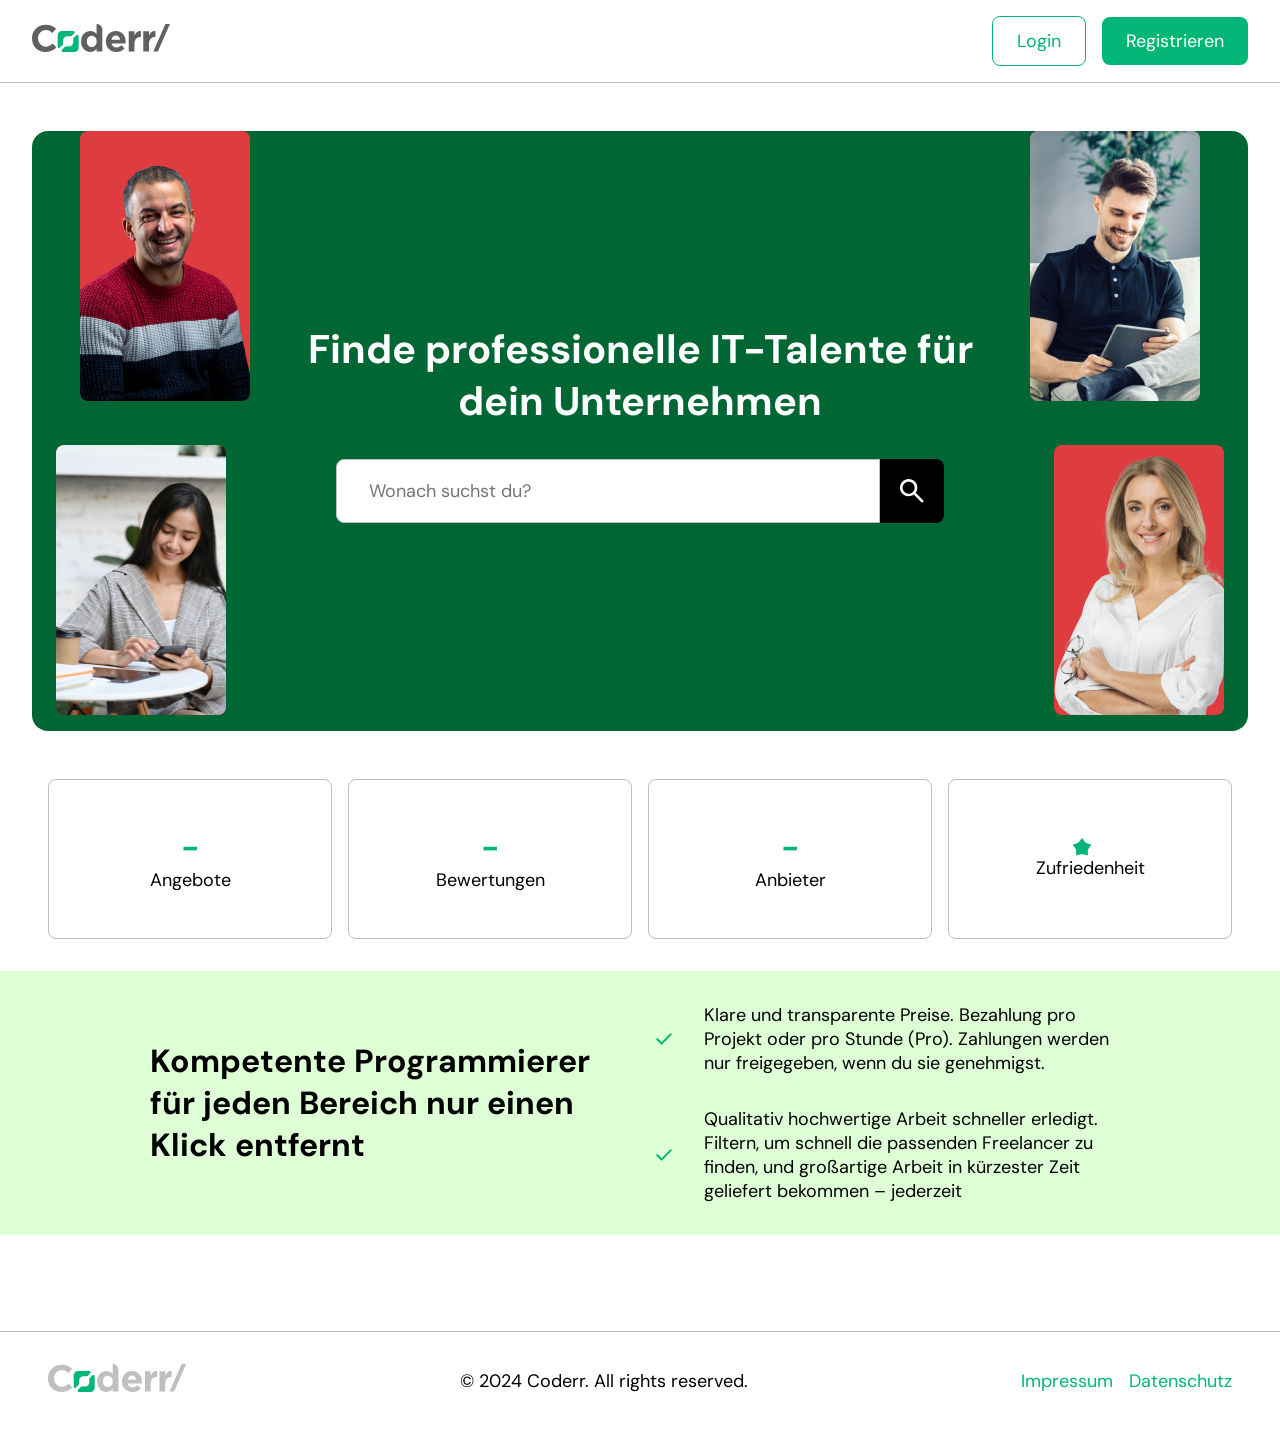
==== frontend/index.html @ d3cc9045 "Add backend and frontend source code" ====
<!DOCTYPE html>
<html lang="de">

<head>
    <meta charset="UTF-8">
    <meta name="viewport" content="width=device-width, initial-scale=1.0">
    <title>Coderr/</title>
    <link rel="icon" type="image/png" href="./assets/logo/favicon.png" />


    <link rel="stylesheet" href="./shared/styles/variables.css">
    <link rel="stylesheet" href="./shared/styles/standard.css">
    <link rel="stylesheet" href="./shared/styles/form.css">
    <link rel="stylesheet" href="./shared/styles/assets.css">
    <link rel="stylesheet" href="./shared/styles/header_footer.css">
    <link rel="stylesheet" href="./shared/styles/fonts.css">
    <link rel="stylesheet" href="./styles/index.css">


    <script src="./shared/scripts/config.js"></script>

    <script src="./shared/scripts/api.js"></script>
    <script src="./shared/scripts/auth.js"></script>
    <script src="./shared/scripts/redirect.js"></script>
    <script src="./shared/scripts/ui_helper.js"></script>

    <script src="./shared/scripts/user_crud.js"></script>

    <script src="./shared/scripts/template/header_template.js"></script>
    <script src="./shared/scripts/header.js"></script>

    <script src="./scripts/index.js"></script>
</head>

<body onload="setHeader(); indexInit()" onclick="closeAllOpenedElements()">
    <header class="main_header">

        <a class="logo" href="./index.html">
            <img src="./assets/logo/logo_coderr.svg" alt="" srcset="">
        </a>
        <div id="head_content_right" class="d_flex_cc_gm head_content_right"></div>
    </header>

    <main>

        <div class="pad_m">
            <section class="section_group landingheader_box d_flex_cc_gm f_d_c">
                <img class="person_img" src="./assets/img/landingpage/person_1.png" alt="" srcset="">
                <img class="person_img" src="./assets/img/landingpage/person_2.png" alt="" srcset="">
                <img class="person_img" src="./assets/img/landingpage/person_3.png" alt="" srcset="">
                <img class="person_img" src="./assets/img/landingpage/person_4.png" alt="" srcset="">
                <h1 class="font_white_color">Finde professionelle IT-Talente für dein Unternehmen</h1>
                <div class="searchbar w_full">
                    <input id="index_search_field" placeholder="Wonach suchst du?" type="text">
                    <button class="d_flex_cc_gm" onclick="redirectToOfferListWSearch()">
                        <img src="./assets/icons/search.svg" alt="">
                    </button>
                </div>
            </section>
        </div>
        <section class="section_group profile_stats pad_l">
            <div class="w_full">
                <div class="card">
                    <h2 id="base_info_offer_count" class="font_prime_color">-</h2>
                    <p>Angebote</p>
                </div>
                <div class="card">
                    <h2 id="base_info_review_count" class="font_prime_color d_flex_cc_gm">
                        -
                    </h2>
                    <p>Bewertungen</p>
                </div>
            </div>
            <div class="w_full">
                <div class="card">
                    <h2 id="base_info_business_profile_count" class="font_prime_color">-</h2>
                    <p>Anbieter</p>
                </div>
                <div class="card">
                    <div class="d_flex_cc_gm">
                        <img src="./assets/icons/kid_star_green.svg" alt="" srcset="">
                        <h2 id="base_info_average_rating" class="font_prime_color">
                        </h2>
                    </div>
                    <p>Zufriedenheit</p>
                </div>
            </div>
        </section>

        <div class="green_info_section d_flex_cc_gl w_full">
            <section class=" d_flex_cc_gl pad_l">
                <h2>
                    Kompetente Programmierer für jeden Bereich nur einen Klick entfernt
                </h2>
                <div class="d_flex_cc_gl f_d_c">
                    <div class="d_flex_cc_gl">
                        <img src="./assets/icons/check.svg" alt="" srcset="">
                        <p>
                            Klare und transparente Preise. Bezahlung pro Projekt oder pro Stunde (Pro). Zahlungen werden
                            nur freigegeben, wenn du sie genehmigst.
                        </p>
                    </div>
                    <div class="d_flex_cc_gl">
                        <img src="./assets/icons/check.svg" alt="" srcset="">
                        <p>
                            Qualitativ hochwertige Arbeit schneller erledigt. Filtern, um schnell die passenden Freelancer zu finden, und großartige Arbeit in kürzester Zeit geliefert bekommen – jederzeit
                        </p>
                    </div>
                </div>
            </section>
        </div>
        
        <section class="section_group pad_l">
        </section>
    </main>
    <footer class="main_footer pad_l">
        <a class="logo" href="./index.html">
            <img src="./assets/logo/logo_coderr_light.svg" alt="" srcset="">
        </a>
        <p>© 2024 Coderr. All rights reserved.</p>
        <div class="d_flex_cc_gm">
            <a class="link" href="./imprint.html">Impressum</a>
            <a class="link" href="./privacy_policy.html">Datenschutz</a>
        </div>
    </footer>
</body>

</html>
---- frontend/shared/styles/variables.css ----
:root {
  --bg-color: white;
  --bg-color-dark: #006633;
  --bg-color-light: #DEFFD6;

  --link-color: #01B676;
  --link-hover-color: #34C591;

  --font-prime-color: #01B676;
  --font_sec_color: #7D7F80;
  --font_white_color: #FFFFFF;


  --section-max-w: 1440px;

  --btn-rad: 8px;
  --btn-pad: 12px 24px;
  --btn-pad-round: 4px;
  --btn-prime-color: #01B676;
  --btn-prime-hover-color: #34C591;
  --btn-prime-active-color: #34C591;
  --btn-prime-font-color: #ffffff;
  --btn-secondary-border: 1px solid #01B676;
  --btn-secondary-color: transparent;
  --btn-secondary-hover-color: #01B676;
  --btn-secondary-active-color: #01B676;
  --btn-secondary-font-color: #01B676;
  --btn-delete-color: #f82929;
  --btn-delete-hover-color: #fc6767;
  --btn-delete-active-color: #fd3c3c;


  --form-max-w: 800px;
  --form-s-max-w: 600px;
  --form-rad: 16px;
  --form-pad: 48px;
  --form-pad-small: 32px;
  --form-bg-color: #ffffff;
  --form-border: 1px solid #BFBFBF;
  --form-input-rad: 8px;
  --form-input-padding: 16px 16px;
  --form-input-border: 1px solid #BFBFBF;
  --form-input-border-color: #e0e0e0;
  --form-input-active-border-color: ##7D7F80;
  --form-input-bg-color: #e0e0e000;
}

@media screen and (max-width: 769px) {
  :root {
  --form-pad: 16px;
  --form-input-padding: 8px 8px;
  --form-pad-small: 16px;
  }
}
---- frontend/shared/styles/standard.css ----
* {
    box-sizing: border-box;
    margin: 0;
}

a {
    text-decoration: none;
}

body {
    min-height: 100vh;
    display: flex;
    flex-direction: column;
    background-color: var(--bg-color);
}

::-webkit-scrollbar {
    width: 8px;
}

::-webkit-scrollbar-track {
    background-color: #e0e0e0;
    border-radius: 10px;
}

::-webkit-scrollbar-thumb {
    background-color: var(--btn-prime-color);
    border-radius: 10px;
}

::-webkit-scrollbar-thumb:hover {
    background-color: var(--btn-prime-hover-color);
}

main {
    flex-grow: 1;
    display: flex;
    flex-direction: column;
    justify-content: flex-start;
    align-items: center;
    padding: 32px;
}


.d_none {
    display: none !important;
}

.pad_s {
    padding: 8px 16px;
}

.pad_m {
    padding: 16px 32px;
}

.pad_l {
    padding: 32px 48px;
}

@media only screen and (max-width: 769px) {
    .pad_s {
        padding: 4px 8px;
    }

    .pad_m {
        padding: 8px 16px;
    }

    .pad_l {
        padding: 16px 32px;
    }

    main {
        padding: 16px;
    }
}

.pos_rel {
    position: relative;
}

/* positioning in right corner */
.pos_abs_rc {
    position: absolute;
    top: 16px;
    right: 16px;
}



.d_flex_cs_gm,
.d_flex_cc_gm,
.d_flex_cs_gl,
.d_flex_cc_gl,
.d_flex_cs_gxl,
.d_flex_cc_gxl {
    display: flex;
    justify-content: center;
}

.d_flex_ss_gm,
.d_flex_sc_gm,
.d_flex_ss_gl,
.d_flex_sc_gl,
.d_flex_ss_gxl,
.d_flex_sc_gxl {
    display: flex;
    justify-content: flex-start;
}

.d_flex_cc_gm,
.d_flex_cs_gm,
.d_flex_sc_gm,
.d_flex_ss_gm {
    gap: 16px;
}

.d_flex_cc_gl,
.d_flex_cs_gl,
.d_flex_sc_gl,
.d_flex_ss_gl {
    gap: 32px;
}

.d_flex_cc_gxl,
.d_flex_cs_gxl,
.d_flex_sc_gxl,
.d_flex_ss_gxl {
    gap: 48px;
}

.d_flex_cs_gm,
.d_flex_ss_gm,
.d_flex_cs_gl,
.d_flex_ss_gl,
.d_flex_cs_gxl,
.d_flex_ss_gxl {
    align-items: flex-start;
}

.d_flex_cc_gm,
.d_flex_sc_gm,
.d_flex_cc_gl,
.d_flex_sc_gl,
.d_flex_cc_gxl,
.d_flex_sc_gxl {
    align-items: center;
}

.d_sb {
    justify-content: space-between !important;
}


.f_d_c {
    flex-direction: column !important;
}

.f_d_r_resp_c {
    flex-direction: row !important;
}

@media screen and (max-width: 480px) {
    .f_d_r_resp_c {
        flex-direction: column !important;
    }

}

.f_d_r {
    flex-direction: row !important;
}

.c_pointer {
    cursor: pointer;
}

.m_auto {
    margin: auto;
}

.w_full {
    width: 100%;
}

.w_reset{
    width: unset !important;
}

.text_c {
    text-align: center;
}

.rotate_half{
    transform: rotate(180deg);
}



@media screen and (max-width: 480px) {
    .p_top_s {
        padding-top: 36px;
    }

}
---- frontend/shared/styles/form.css ----
.small_form,
.large_form {
    width: 100%;
    background-color: var(--form-bg-color);
    border: var(--form-border);
    border-radius: var(--form-rad);
    padding: var(--form-pad);
    transition: transform 0.3s ease, box-shadow 0.3s ease;
}

.small_form {
    max-width: var(--form-s-max-w);
}

.large_form {
    max-width: var(--form-max-w);
}

.std_form {
    width: 100%;
}

.form_group {
    display: flex;
    flex-direction: column;
    width: 100%;
    gap: 16px;
}

.form_group label {
    width: 100%;
    display: block;
}

.input_field {
    width: 100%;
    border-radius: var(--form-input-rad);
    padding: var(--form-input-padding);
    border: var(--form-input-border);
    background-color: var(--form-input-bg-color);
}


select.input_field {
    cursor: pointer;
    padding: 8px;
}

.input_field:focus {
    outline: none;
    border-color: var(--form-input-active-border-color);
}

.input_checkbox_group>label,
.input_checkbox_group,
.input_checkbox_group>input {
    cursor: pointer;
}

input[type='checkbox'] {
    accent-color: var(--btn-prime-color);
    width: 22px;
    height: 22px;
}

input[type='checkbox']:hover {
    border: var(--btn-prime-active-color);
}

input[type='radio'] {
    cursor: pointer;
    accent-color: #232323;
    width: 24px;
    height: 24px;
}

input[type='radio']~label {
    font-size: 18px;
    font-weight: 400;
}

input[type=file] {
    cursor: pointer;
}

input[type=file]::file-selector-button {
    cursor: pointer;
    border: none;
    border-radius: var(--btn-rad);
    font-weight: bold;
    padding: 8px;
}

input[type=file]::file-selector-button {
    background-color: var(--btn-prime-color);
    transition: all 0.3s ease, transform 0.2s ease;
}

input[type=file]::file-selector-button:hover {
    background-color: var(--btn-prime-hover-color);
}

input[type=file]::file-selector-button:active {
    background-color: var(--btn-prime-active-color);
}

.password_eye {
    position: absolute;
    display: flex;
    align-items: center;
    height: 100%;
    right: 0px;
    top: 0%;
    cursor: pointer;
    padding: var(--form-input-padding);
}

.password_eye img {
    height: 20px;
    width: 20px;
}

textarea {
    min-height: 120px;
}

.review_header {
    justify-content: space-between !important;
}

.review_header>div {
    display: flex;
    gap: 8px;
}

.review_header>div>label {
    display: flex;
    font-size: 18px;
    white-space: nowrap;
    align-items: center;
}

@media screen and (max-width: 769px) {
    .review_header {
        flex-direction: column !important;
    }
}

.review_footer {
    position: relative;
    height: 32px;
    display: none;
}


.review_footer>p {
    position: absolute;
    padding: 8px 16px;
    background-color: var(--bg-color);
    font-weight: 600 !important;
}

.own_review {
    position: relative;
}

.own_review_label {
    padding: 4px 8px;
    border: var(--btn-secondary-border);
    border-radius: var(--btn-rad);
}


.form_error {
    color: red;
    font-weight: 500;
}


.image_input_box {
    position: relative;
}

.image_input_box>.file_input {
    position: absolute;
    bottom: 4px;
    right: 4px;
    background-color: var(--font_white_color) !important;
}

.image_input_box>.file_input_l {
    position: absolute;
    bottom: 12px;
    right: 12px;
    background-color: var(--font_white_color) !important;
}

.image_input_box>.file_input_l>input {
    display: none;
}

.image_input_box>.file_input>input {
    display: none;
}
---- frontend/shared/styles/assets.css ----
/* Buttons */

.std_btn {
    cursor: pointer;
    border: none;
    border-radius: var(--btn-rad);
    padding: var(--btn-pad);
    white-space: nowrap;
}

.std_btn_disabled{
    cursor: default !important;
    background-color: rgb(121, 121, 121) !important;
}

.btn_prime {
    background-color: var(--btn-prime-color);
    transition: all 0.3s ease;
    color: var(--btn-prime-font-color);
}

.btn_prime:hover {
    background-color: var(--btn-prime-hover-color);
}

.btn_prime:active {
    background-color: var(--btn-prime-active-color);
}



.btn_secondary {
    border: var(--btn-secondary-border);
    background-color: var(--btn-secondary-color);
    transition: all 0.3s ease;
    color: var(--btn-secondary-font-color);
}

.btn_secondary:hover {
    background-color: var(--btn-secondary-hover-color);
    color: var(--btn-prime-font-color);
}

.btn_secondary:active {
    background-color: var(--btn-secondary-active-color);
}


.btn_round_s,
.btn_round_m,
.btn_round_l,
.btn_round_xl {
    border-radius: 100%;
    cursor: pointer;
    border: none;
}

.btn_round_s {
    height: 24px;
    width: 24px;
}

.btn_round_m {
    height: 36px;
    width: 36px;
}

.btn_round_l {
    height: 48px;
    width: 48px;
}

.btn_round_xl {
    height: 64px;
    width: 64px;
}

@media screen and (max-width: 769px) {
    .btn_round_s {
        height: 20px;
        width: 20px;
    }
    
    .btn_round_m {
        height: 32px;
        width: 32px;
    }
    
    .btn_round_l {
        height: 36px;
        width: 36px;
    }
    
    .btn_round_xl {
        height: 48px;
        width: 48px;
    }
  }

.btn_delete,
.btn_edit {
    background-repeat: no-repeat;
    background-size: 50%;
    background-position: center;
}

.btn_edit:disabled {
    opacity: 0.5; 
    cursor: not-allowed; 
    pointer-events: none; 
}

.abs_pos_edit_btn {
    position: absolute;
    right: 32px;
    top: 32px;
}

.abs_pos_edit_btn_m {
    position: absolute;
    right: 16px;
    top: 16px;
}

.abs_pos_edit_btn_s {
    position: absolute;
    right: 12px;
    top: 0px;
}

.btn_delete {
    background-color: var(--btn-delete-color);
    color: var(--btn-prime-font-color);
}

.btn_delete:hover {
    background-color: var(--btn-delete-color);
}

.btn_delete:active {
    background-color: var(--btn-delete-color);
}

.btn_edit {
    border: var(--btn-secondary-border);
    border-color: transparent;
    padding: var(--btn-pad-round);
    background-color: var(--btn-secondary-color);
}

.btn_edit:hover {
    border: var(--btn-secondary-border);
}

.btn_edit:active {
    border: var(--btn-secondary-border);
}

.btn_edit>img {
    height: 70%;
}

.btn_border_secondary{
    border: var(--form-border);
}


/* Link */



.link {
    color: var(--link-color);
    text-decoration: none;
}

.link:hover {
    text-decoration: underline;
    cursor: pointer;
    color: var(--link-hover-color) !important;
}





/* Card */
.card,
.card_pad_s {
    width: 100%;
    max-width: var(--section-max-w);
    background-color: var(--form-bg-color);
    border: var(--form-border);
    border-radius: var(--btn-rad);
}

.card {
    padding: 32px;
}

.card_pad_s {
    padding: 8px 16px;
}

.card_wo_border {
    width: 100%;
    max-width: var(--section-max-w);
    background-color: var(--form-bg-color);
    border: var(--form-border);
    border-radius: var(--btn-rad);
    padding: var(--form-pad-small);
}

.card_info_group {
    display: flex;
}

.card_info_group>p:first-child {
    font-weight: bold;
    width: 150px;
}

.section_group_w_border,
.section_group {
    width: 100%;
    max-width: var(--section-max-w);
    background-color: var(--form-bg-color);
}

.section_group_w_border {
    border: var(--form-border);
    border-radius: var(--form-rad);
    padding: var(--form-pad-small);
}

.section_seperator {
    height: 2px;
    width: 100%;
    margin: 32px 0;
    background-color: rgb(106, 106, 106);
}

.offer_content {
    display: flex;
    justify-content: space-around;
    gap: 42px;
    flex-wrap: wrap;
}

.offer_card {
    max-width: 400px;
    border: solid 1px transparent;
}



.offer_card:hover {
    cursor: pointer;
}

.offer_image {
    display: block;
    width: 100%;
    aspect-ratio: 350/200;
    height: 200px;
    background-color: rgb(242 242 242);
    border-radius: var(--btn-rad);
    object-fit: cover;
}

.dialog {
    z-index: 5;
    position: fixed;
    top: 0;
    left: 0;
    right: 0;
    bottom: 0;
    background-color: rgba(0, 0, 0, 0.4);
    overflow: auto;
}

.dialog_content {
    width: 100%;
}

.profile_img_l,
.profile_img,
.profile_img_small {
    display: block;
    border-radius: 50%;
    object-fit: cover;
    border: var(--form-input-border);
}

.profile_img {
    width: 120px;
    height: 120px;
}

.profile_img_small {
    width: 60px;
    height: 60px;
}

.profile_img_l {
    width: 164px;
    height: 164px;
}

.review_stars {
    cursor: default;
}

.review_stars>img {
    height: 12px;
}

.star_rating>p {
    font-size: 24px;
    cursor: pointer;
}

.stars_input>img {
    height: 24px;
    cursor: pointer;
}

hr {
    width: 100%;
    border: 1px solid #BFBFBF
}

.icon {
    width: 16px;
    height: 16px;
}



/* Dropdown */

.dropdown_wrapper {
    position: relative;
    border: var(--form-border);
    border-radius: var(--btn-rad);
    padding: 8px 16px;
}

.dropdown_wrapper[open="true"] .dropdown_content {
    transform: translateY(0%);
}

.dropdown_wrapper[open="true"]>img {
    transform: rotate(90deg);
    transition: all 200ms ease-in-out;
}

.dropdown_wrapper[open="true"] .dropdown_box {
    overflow: unset;
}

.dropdown_box {
    position: absolute;
    width: 100%;
    bottom: 0;
    overflow: hidden;
}

.dropdown_content {
    position: absolute;
    list-style-type: none;
    top: 4px;
    transform: translateY(-10%);
    z-index: 2;
    transition: all 200ms ease-in-out;
    padding: 16px;
}

.dropdown_content>li {
    padding: 8px;
    width: 100%;
    border-radius: var(--btn-rad);
}

.dropdown_content>li:hover {
    background-color: var(--bg-color-light);
}

.offer_dropdown_box {
    max-width: var(--section-max-w);
    background-color: var(--form-bg-color);
    border-radius: var(--btn-rad);
    padding: 16px;
    box-shadow: 0px 0px 16px 0px #0000003d;
}

.dropdown_content .form_group:hover {
    background-color: var(--bg-color-light);
    border-radius: var(--btn-rad);
    cursor: pointer;
}

.dropdown_content label {
    cursor: pointer;
}





.searchbar {
    padding: 16px 64px;
    display: flex;
}

.searchbar>button {
    width: 64px;
    height: 64px;
    background-color: black;
    border: none;
    border-top-right-radius: 8px;
    border-bottom-right-radius: 8px;
    cursor: pointer;
}

.searchbar>button:hover {
    background-color: var(--btn-prime-hover-color);
}

.searchbar>input {
    width: calc(100% - 64px);
    height: 64px;
    padding: 0 32px;

    border: var(--form-input-border);
    border-top-left-radius: 8px;
    border-bottom-left-radius: 8px;
}

.searchbar>input:focus {
    outline: none;
}

@media screen and (max-width: 780px) and (min-width: 480px) {
    .searchbar {
        padding: 16px 32px;
    }

}

@media screen and (max-width: 480px) {
    .searchbar {
        padding: 8px 16px;
    }
    .searchbar>input {
        padding: 0 8px;
    }
}



.page_number[currentPage="true"]{
    padding: 0px 4px;
    border-bottom: 3px solid var(--btn-prime-color);
}

.page_number:hover{
    cursor: pointer;
    color: var(--btn-prime-color);
}






.feature_list {
    padding: 0;
}

.feature_list li::marker {
    content: '';
}

.feature_list li {
    position: relative;
    padding-left: 48px;
}

.feature_list li::before {
    content: url(../../assets/icons/check.svg);
    position: absolute;
    left: 16px;
}


.feature_list_edit_element:hover{
    border-radius: var(--btn-rad);
    background-color: var(--bg-color-light);
}

.feature_list_edit_element > div {
    opacity: 0;
}


.feature_list_edit_element:hover > div {
    opacity: 1;
}





.toast_msg{
    position: fixed;
    bottom: calc(var(--form-pad) / 2);
    left: var(--form-pad);
    min-height: 80px;
    box-shadow: 0px 0px 16px 0px #0000003d;
    min-width: 300px;
    border-radius: 8px;
    overflow: hidden;
    transform: translateX(-100%); 
    animation: slideInFromLeft 0.25s ease-out forwards;
    z-index: 6;
}


@keyframes slideInFromLeft {
    0% {
        opacity: 0;
        transform: translateX(-100%);
    }
    100% {
        opacity: 1;
        transform: translateX(0);
    }
}

.toast_msg_left{
    width: 80px;
    align-self: stretch;
}

@media screen and (max-width: 500px) {
    .toast_msg_left{
        width: 30px;
        padding-left: 16px;
    }

    .toast_msg {
        min-width: 0px;
        margin-right: 16px;
    }
}

.toast_msg[error="true"] .toast_msg_left{
    background: #DE3C3F;
}

.toast_msg[error="false"] .toast_msg_left{
    background: #01B676;
}

.toast_msg[error="true"] {
    background: #FFF4F5;
}

.toast_msg[error="false"] {
    background: var(--bg-color-light);
}

.toast_msg[hint="true"] {
    background: #ffc107;
}

.toast_msg[error="true"] img[error="false"] {
    display: none;
}

.toast_msg[error="false"] img[error="true"] {
    display: none;
}

.toast_msg[error="true"] h3[error="false"] {
    display: none;
}

.toast_msg[error="false"] h3[error="true"] {
    display: none;
}

.toast_msg_right{
    position: relative;
    flex: 1;
    padding: 8px 0;
    display: flex;
    gap: 8px;
    flex-direction: column;
}

.toast_msg_right ul{
    flex: 1;
    padding: 0px 16px;
}

.toast_msg_hint{
    position: relative;
    flex: 1;
    padding: var(--btn-pad);
    display: flex;
    gap: 8px;
    flex-direction: column;
    background-color: whitesmoke;;
}
---- frontend/shared/styles/header_footer.css ----
.main_header,
.main_footer {
    display: flex;
    align-items: center;
    justify-content: space-between;
    flex-direction: row;
}

@media only screen and (min-width: 1440px) {

    .main_header,
    .main_footer {
        padding-left: max(48px, calc(50% - 720px)) !important;
        padding-right: max(48px, calc(50% - 720px)) !important;
    }
}


.main_header {
    border-bottom: var(--form-border);
    padding: 16px 32px;
}


.main_footer {
    border-top: var(--form-border);
}


.logo img {
    height: 28px;
}

.head_content_right {
    position: relative;
    z-index: 2;
}

.head_content_right>img[open="false"]~.menu_content {
    top: 100%;
    visibility: hidden;
    opacity: 0; 
}

.head_content_right>img {
    cursor: pointer;
}

.menu_content {
    position: absolute;
    top: calc(100% + 16px);
    box-shadow: 0px 0px 16px 0px #00000026;
    width: 150px;
    right: 0px;
    z-index: 2;
    background-color: white;
    padding: 16px;
    border-radius: 8px;
    opacity: 1;

    transition: all 200ms ease-in-out;
}

.menu_content>p,
.menu_content>a {
    padding: 8px;
    width: 100%;
    border-radius: var(--btn-rad);
    color: black;
}

.menu_content>p:hover,
.menu_content>a:hover {
    background-color: var(--bg-color-light);
    cursor: pointer;
}

.menu_content::before {
    content: "";
    width: 0;
    height: 0;
    border-left: 16px solid transparent;
    border-right: 16px solid transparent;
    border-bottom: 14px solid white;
    position: absolute;
    top: -11px;
    right: 12px;
}

@media only screen and (max-width: 1024px) {
    .searchbar_header {
        display: none;
    }

    .main_header {
        padding: 16px 32px;
    }
}


@media only screen and (max-width: 769px) {
    .main_footer {
        flex-direction: column !important;
        gap: 16px;
    }

    .main_header {
        padding: 16px 32px;
    }
}

@media only screen and (max-width: 480px) {
    .main_header {
        flex-direction: column !important;
        gap: 16px;
    }
}


.nav_links {
    display: flex;
    gap: 20px;
    flex-wrap: wrap;
}
---- frontend/shared/styles/fonts.css ----
* {
    font-family: 'DM Sans';
}

h1 {
    font-size: 40px;
}

h2 {
    font-size: 32px;
}

label,
h3,
.page_number {
    font-size: 22px;
}

h1,
h2,
h3,
h4,
h5,
p,
.page_number  {
    word-break: break-word;
}

a,
p,
button,
input,
ul,
option,
select,
textarea {
    font-size: 18px;
}


@media screen and (max-width: 769px) {
    h1 {
        font-size: 32px;
    }

    h2 {
        font-size: 24px;
    }

    label,
    h3,
    .page_number  {
        font-size: 18px;
    }

    a,
    p,
    button,
    input,
    ul,
    option,
    select,
    textarea {
        font-size: 16px;
    }
}

/* Font-Weights */

h1,
h2,
h3,
.page_number  {
    font-weight: 700;
}

a,
p,
button,
textarea,
input {
    font-weight: 400;

}

label {
    font-weight: 500;
}

button {
    font-weight: 600;
}


/* Colors */

.c_black {
    color: black !important;
}

.font_prime_color {
    color: var(--font-prime-color);
}

.font_sec_color {
    color: var(--font_sec_color);
}

.font_white_color {
    color: var(--font_white_color);
}

.font_error_color{
    color: var(--btn-delete-color);
}


/* Alignments */

.ws_nw {
    white-space: nowrap;
}

.text_a_e {
    text-align: end;
}

.text_a_c {
    text-align: center;
}



/* dm-sans */

/* dm-sans-100 - latin */
@font-face {
    font-display: swap;
    /* Check https://developer.mozilla.org/en-US/docs/Web/CSS/@font-face/font-display for other options. */
    font-family: 'DM Sans';
    font-style: normal;
    font-weight: 100;
    src: url('../../assets/fonts/dm-sans-v15-latin-100.woff2') format('woff2');
    /* Chrome 36+, Opera 23+, Firefox 39+, Safari 12+, iOS 10+ */
}

/* dm-sans-100italic - latin */
@font-face {
    font-display: swap;
    /* Check https://developer.mozilla.org/en-US/docs/Web/CSS/@font-face/font-display for other options. */
    font-family: 'DM Sans';
    font-style: italic;
    font-weight: 100;
    src: url('../../assets/fonts/dm-sans-v15-latin-100italic.woff2') format('woff2');
    /* Chrome 36+, Opera 23+, Firefox 39+, Safari 12+, iOS 10+ */
}

/* dm-sans-200 - latin */
@font-face {
    font-display: swap;
    /* Check https://developer.mozilla.org/en-US/docs/Web/CSS/@font-face/font-display for other options. */
    font-family: 'DM Sans';
    font-style: normal;
    font-weight: 200;
    src: url('../../assets/fonts/dm-sans-v15-latin-200.woff2') format('woff2');
    /* Chrome 36+, Opera 23+, Firefox 39+, Safari 12+, iOS 10+ */
}

/* dm-sans-200italic - latin */
@font-face {
    font-display: swap;
    /* Check https://developer.mozilla.org/en-US/docs/Web/CSS/@font-face/font-display for other options. */
    font-family: 'DM Sans';
    font-style: italic;
    font-weight: 200;
    src: url('../../assets/fonts/dm-sans-v15-latin-200italic.woff2') format('woff2');
    /* Chrome 36+, Opera 23+, Firefox 39+, Safari 12+, iOS 10+ */
}

/* dm-sans-300 - latin */
@font-face {
    font-display: swap;
    /* Check https://developer.mozilla.org/en-US/docs/Web/CSS/@font-face/font-display for other options. */
    font-family: 'DM Sans';
    font-style: normal;
    font-weight: 300;
    src: url('../../assets/fonts/dm-sans-v15-latin-300.woff2') format('woff2');
    /* Chrome 36+, Opera 23+, Firefox 39+, Safari 12+, iOS 10+ */
}

/* dm-sans-300italic - latin */
@font-face {
    font-display: swap;
    /* Check https://developer.mozilla.org/en-US/docs/Web/CSS/@font-face/font-display for other options. */
    font-family: 'DM Sans';
    font-style: italic;
    font-weight: 300;
    src: url('../../assets/fonts/dm-sans-v15-latin-300italic.woff2') format('woff2');
    /* Chrome 36+, Opera 23+, Firefox 39+, Safari 12+, iOS 10+ */
}

/* dm-sans-regular - latin */
@font-face {
    font-display: swap;
    /* Check https://developer.mozilla.org/en-US/docs/Web/CSS/@font-face/font-display for other options. */
    font-family: 'DM Sans';
    font-style: normal;
    font-weight: 400;
    src: url('../../assets/fonts/dm-sans-v15-latin-regular.woff2') format('woff2');
    /* Chrome 36+, Opera 23+, Firefox 39+, Safari 12+, iOS 10+ */
}

/* dm-sans-italic - latin */
@font-face {
    font-display: swap;
    /* Check https://developer.mozilla.org/en-US/docs/Web/CSS/@font-face/font-display for other options. */
    font-family: 'DM Sans';
    font-style: italic;
    font-weight: 400;
    src: url('../../assets/fonts/dm-sans-v15-latin-italic.woff2') format('woff2');
    /* Chrome 36+, Opera 23+, Firefox 39+, Safari 12+, iOS 10+ */
}

/* dm-sans-500 - latin */
@font-face {
    font-display: swap;
    /* Check https://developer.mozilla.org/en-US/docs/Web/CSS/@font-face/font-display for other options. */
    font-family: 'DM Sans';
    font-style: normal;
    font-weight: 500;
    src: url('../../assets/fonts/dm-sans-v15-latin-500.woff2') format('woff2');
    /* Chrome 36+, Opera 23+, Firefox 39+, Safari 12+, iOS 10+ */
}

/* dm-sans-500italic - latin */
@font-face {
    font-display: swap;
    /* Check https://developer.mozilla.org/en-US/docs/Web/CSS/@font-face/font-display for other options. */
    font-family: 'DM Sans';
    font-style: italic;
    font-weight: 500;
    src: url('../../assets/fonts/dm-sans-v15-latin-500italic.woff2') format('woff2');
    /* Chrome 36+, Opera 23+, Firefox 39+, Safari 12+, iOS 10+ */
}

/* dm-sans-600 - latin */
@font-face {
    font-display: swap;
    /* Check https://developer.mozilla.org/en-US/docs/Web/CSS/@font-face/font-display for other options. */
    font-family: 'DM Sans';
    font-style: normal;
    font-weight: 600;
    src: url('../../assets/fonts/dm-sans-v15-latin-600.woff2') format('woff2');
    /* Chrome 36+, Opera 23+, Firefox 39+, Safari 12+, iOS 10+ */
}

/* dm-sans-600italic - latin */
@font-face {
    font-display: swap;
    /* Check https://developer.mozilla.org/en-US/docs/Web/CSS/@font-face/font-display for other options. */
    font-family: 'DM Sans';
    font-style: italic;
    font-weight: 600;
    src: url('../../assets/fonts/dm-sans-v15-latin-600italic.woff2') format('woff2');
    /* Chrome 36+, Opera 23+, Firefox 39+, Safari 12+, iOS 10+ */
}

/* dm-sans-700 - latin */
@font-face {
    font-display: swap;
    /* Check https://developer.mozilla.org/en-US/docs/Web/CSS/@font-face/font-display for other options. */
    font-family: 'DM Sans';
    font-style: normal;
    font-weight: 700;
    src: url('../../assets/fonts/dm-sans-v15-latin-700.woff2') format('woff2');
    /* Chrome 36+, Opera 23+, Firefox 39+, Safari 12+, iOS 10+ */
}

/* dm-sans-700italic - latin */
@font-face {
    font-display: swap;
    /* Check https://developer.mozilla.org/en-US/docs/Web/CSS/@font-face/font-display for other options. */
    font-family: 'DM Sans';
    font-style: italic;
    font-weight: 700;
    src: url('../../assets/fonts/dm-sans-v15-latin-700italic.woff2') format('woff2');
    /* Chrome 36+, Opera 23+, Firefox 39+, Safari 12+, iOS 10+ */
}

/* dm-sans-800 - latin */
@font-face {
    font-display: swap;
    /* Check https://developer.mozilla.org/en-US/docs/Web/CSS/@font-face/font-display for other options. */
    font-family: 'DM Sans';
    font-style: normal;
    font-weight: 800;
    src: url('../../assets/fonts/dm-sans-v15-latin-800.woff2') format('woff2');
    /* Chrome 36+, Opera 23+, Firefox 39+, Safari 12+, iOS 10+ */
}

/* dm-sans-800italic - latin */
@font-face {
    font-display: swap;
    /* Check https://developer.mozilla.org/en-US/docs/Web/CSS/@font-face/font-display for other options. */
    font-family: 'DM Sans';
    font-style: italic;
    font-weight: 800;
    src: url('../../assets/fonts/dm-sans-v15-latin-800italic.woff2') format('woff2');
    /* Chrome 36+, Opera 23+, Firefox 39+, Safari 12+, iOS 10+ */
}

/* dm-sans-900 - latin */
@font-face {
    font-display: swap;
    /* Check https://developer.mozilla.org/en-US/docs/Web/CSS/@font-face/font-display for other options. */
    font-family: 'DM Sans';
    font-style: normal;
    font-weight: 900;
    src: url('../../assets/fonts/dm-sans-v15-latin-900.woff2') format('woff2');
    /* Chrome 36+, Opera 23+, Firefox 39+, Safari 12+, iOS 10+ */
}

/* dm-sans-900italic - latin */
@font-face {
    font-display: swap;
    /* Check https://developer.mozilla.org/en-US/docs/Web/CSS/@font-face/font-display for other options. */
    font-family: 'DM Sans';
    font-style: italic;
    font-weight: 900;
    src: url('../../assets/fonts/dm-sans-v15-latin-900italic.woff2') format('woff2');
    /* Chrome 36+, Opera 23+, Firefox 39+, Safari 12+, iOS 10+ */
}





/* figtree */

/* figtree-300 - latin */
@font-face {
    font-display: swap;
    /* Check https://developer.mozilla.org/en-US/docs/Web/CSS/@font-face/font-display for other options. */
    font-family: 'Figtree';
    font-style: normal;
    font-weight: 300;
    src: url('../../assets/fonts/figtree-v5-latin-300.woff2') format('woff2');
    /* Chrome 36+, Opera 23+, Firefox 39+, Safari 12+, iOS 10+ */
}

/* figtree-300italic - latin */
@font-face {
    font-display: swap;
    /* Check https://developer.mozilla.org/en-US/docs/Web/CSS/@font-face/font-display for other options. */
    font-family: 'Figtree';
    font-style: italic;
    font-weight: 300;
    src: url('../../assets/fonts/figtree-v5-latin-300italic.woff2') format('woff2');
    /* Chrome 36+, Opera 23+, Firefox 39+, Safari 12+, iOS 10+ */
}

/* figtree-regular - latin */
@font-face {
    font-display: swap;
    /* Check https://developer.mozilla.org/en-US/docs/Web/CSS/@font-face/font-display for other options. */
    font-family: 'Figtree';
    font-style: normal;
    font-weight: 400;
    src: url('../../assets/fonts/figtree-v5-latin-regular.woff2') format('woff2');
    /* Chrome 36+, Opera 23+, Firefox 39+, Safari 12+, iOS 10+ */
}

/* figtree-italic - latin */
@font-face {
    font-display: swap;
    /* Check https://developer.mozilla.org/en-US/docs/Web/CSS/@font-face/font-display for other options. */
    font-family: 'Figtree';
    font-style: italic;
    font-weight: 400;
    src: url('../../assets/fonts/figtree-v5-latin-italic.woff2') format('woff2');
    /* Chrome 36+, Opera 23+, Firefox 39+, Safari 12+, iOS 10+ */
}

/* figtree-500 - latin */
@font-face {
    font-display: swap;
    /* Check https://developer.mozilla.org/en-US/docs/Web/CSS/@font-face/font-display for other options. */
    font-family: 'Figtree';
    font-style: normal;
    font-weight: 500;
    src: url('../../assets/fonts/figtree-v5-latin-500.woff2') format('woff2');
    /* Chrome 36+, Opera 23+, Firefox 39+, Safari 12+, iOS 10+ */
}

/* figtree-500italic - latin */
@font-face {
    font-display: swap;
    /* Check https://developer.mozilla.org/en-US/docs/Web/CSS/@font-face/font-display for other options. */
    font-family: 'Figtree';
    font-style: italic;
    font-weight: 500;
    src: url('../../assets/fonts/figtree-v5-latin-500italic.woff2') format('woff2');
    /* Chrome 36+, Opera 23+, Firefox 39+, Safari 12+, iOS 10+ */
}

/* figtree-600 - latin */
@font-face {
    font-display: swap;
    /* Check https://developer.mozilla.org/en-US/docs/Web/CSS/@font-face/font-display for other options. */
    font-family: 'Figtree';
    font-style: normal;
    font-weight: 600;
    src: url('../../assets/fonts/figtree-v5-latin-600.woff2') format('woff2');
    /* Chrome 36+, Opera 23+, Firefox 39+, Safari 12+, iOS 10+ */
}

/* figtree-600italic - latin */
@font-face {
    font-display: swap;
    /* Check https://developer.mozilla.org/en-US/docs/Web/CSS/@font-face/font-display for other options. */
    font-family: 'Figtree';
    font-style: italic;
    font-weight: 600;
    src: url('../../assets/fonts/figtree-v5-latin-600italic.woff2') format('woff2');
    /* Chrome 36+, Opera 23+, Firefox 39+, Safari 12+, iOS 10+ */
}

/* figtree-700 - latin */
@font-face {
    font-display: swap;
    /* Check https://developer.mozilla.org/en-US/docs/Web/CSS/@font-face/font-display for other options. */
    font-family: 'Figtree';
    font-style: normal;
    font-weight: 700;
    src: url('../../assets/fonts/figtree-v5-latin-700.woff2') format('woff2');
    /* Chrome 36+, Opera 23+, Firefox 39+, Safari 12+, iOS 10+ */
}

/* figtree-700italic - latin */
@font-face {
    font-display: swap;
    /* Check https://developer.mozilla.org/en-US/docs/Web/CSS/@font-face/font-display for other options. */
    font-family: 'Figtree';
    font-style: italic;
    font-weight: 700;
    src: url('../../assets/fonts/figtree-v5-latin-700italic.woff2') format('woff2');
    /* Chrome 36+, Opera 23+, Firefox 39+, Safari 12+, iOS 10+ */
}

/* figtree-800 - latin */
@font-face {
    font-display: swap;
    /* Check https://developer.mozilla.org/en-US/docs/Web/CSS/@font-face/font-display for other options. */
    font-family: 'Figtree';
    font-style: normal;
    font-weight: 800;
    src: url('../../assets/fonts/figtree-v5-latin-800.woff2') format('woff2');
    /* Chrome 36+, Opera 23+, Firefox 39+, Safari 12+, iOS 10+ */
}

/* figtree-800italic - latin */
@font-face {
    font-display: swap;
    /* Check https://developer.mozilla.org/en-US/docs/Web/CSS/@font-face/font-display for other options. */
    font-family: 'Figtree';
    font-style: italic;
    font-weight: 800;
    src: url('../../assets/fonts/figtree-v5-latin-800italic.woff2') format('woff2');
    /* Chrome 36+, Opera 23+, Firefox 39+, Safari 12+, iOS 10+ */
}

/* figtree-900 - latin */
@font-face {
    font-display: swap;
    /* Check https://developer.mozilla.org/en-US/docs/Web/CSS/@font-face/font-display for other options. */
    font-family: 'Figtree';
    font-style: normal;
    font-weight: 900;
    src: url('../../assets/fonts/figtree-v5-latin-900.woff2') format('woff2');
    /* Chrome 36+, Opera 23+, Firefox 39+, Safari 12+, iOS 10+ */
}

/* figtree-900italic - latin */
@font-face {
    font-display: swap;
    /* Check https://developer.mozilla.org/en-US/docs/Web/CSS/@font-face/font-display for other options. */
    font-family: 'Figtree';
    font-style: italic;
    font-weight: 900;
    src: url('../../assets/fonts/figtree-v5-latin-900italic.woff2') format('woff2');
    /* Chrome 36+, Opera 23+, Firefox 39+, Safari 12+, iOS 10+ */
}
---- frontend/styles/index.css ----
main{
    padding: 32px 0 !important;
}

.profile_stats {
    flex-direction: row;
    width: 100%;
    display: flex;
    gap: 16px;
}

.profile_stats>div {
    display: flex;
    align-items: center;
    justify-content: space-around;
    flex-direction: row;
    gap: 16px;
}

.profile_stats>div>div {
    height: 160px;
    text-align: center;
    padding: 0;
    display: flex;
    align-items: center;
    justify-content: center;
    flex-direction: column;
}

@media only screen and (max-width: 769px) {
    .profile_stats {
        flex-direction: column;
        gap: 32px;
    }

    .profile_stats>div>div {
        width: 160px;
    }
}

.landingheader_box {
    height: 600px;
    background: var(--bg-color-dark);
    padding: 0 240px;
    position: relative;
    border-radius: var(--form-rad);
}

.person_img {
    width: 170px;
    height: 270px;
    border-radius: 8px;
    background: #DE3C3F;
    position: absolute;
}

.landingheader_box img:nth-child(1) {
    top: 0;
    left: 48px;
}

.landingheader_box img:nth-child(2) {
    right: 24px;
    bottom: 16px;
}

.landingheader_box img:nth-child(3) {
    left: 24px;
    bottom: 16px;
}

.landingheader_box img:nth-child(4) {
    top: 0;
    right: 48px;
}

h1{
    text-align: center;
}

.green_info_section{
    background: var(--bg-color-light);
}

.green_info_section > section > h2, .green_info_section > section > div{
    width: 40%;
}

.green_info_section > section{
    max-width: 1440px;
}

@media only screen and (min-width: 1024px) and (max-width: 1124px) {
    .landingheader_box {
        height: 500px;
    }

    .landingheader_box {
        padding: 0 210px;
    }

    .person_img {
        width: 140px;
        height: 220px;
    }
}

@media only screen and (min-width: 769px) and (max-width: 1024px) {
    h1 {
        font-size: 34px !important;
    }

    .landingheader_box {
        height: 450px;
    }

    .landingheader_box {
        padding: 0 170px;
    }

    .person_img {
        width: 110px;
        height: 180px;
    }
}

@media only screen and (max-width: 769px) and (min-width: 480px) {
    h1 {
        font-size: 28px !important;
    }

    .landingheader_box {
        height: 550px;
    }

    .landingheader_box {
        padding: 0 32px;
    }

    .person_img {
        width: 90px;
        height: 150px;
    }
    
    .green_info_section > section{
        flex-direction: column;
    }

    .green_info_section > section > h2, .green_info_section > section > div{
        width: 100%;
    }
}

@media screen and (max-width: 480px) {
    h1 {
        font-size: 28px !important;
    }

    .landingheader_box {
        height: 650px;
        padding: 0 4px;
    }

    .person_img {
        width: 70px;
        height: 120px;
    }

    .green_info_section > section{
        flex-direction: column;
    }
    .green_info_section > section > h2, .green_info_section > section > div{
        width: 100%;
    }
}
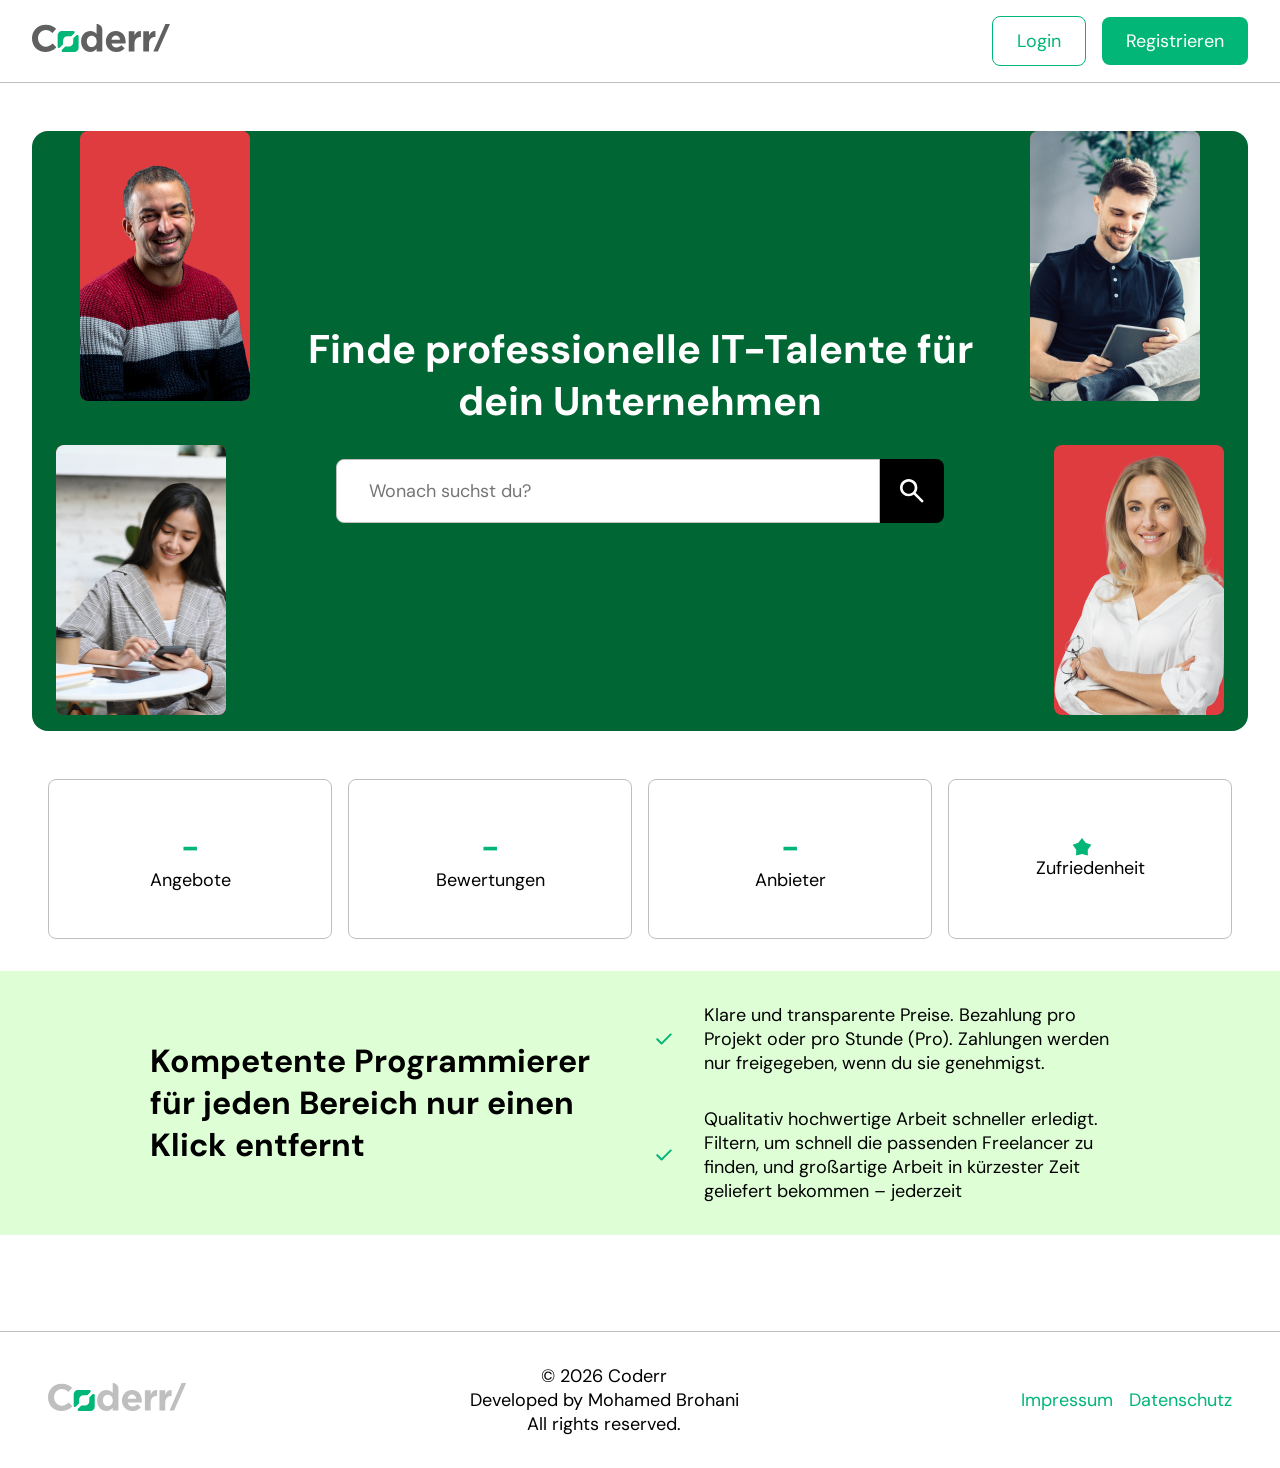
==== commit 1cda31f7: "update copyright" ====
--- a/frontend/index.html
+++ b/frontend/index.html
@@ -117,7 +117,7 @@
         <a class="logo" href="./index.html">
             <img src="./assets/logo/logo_coderr_light.svg" alt="" srcset="">
         </a>
-        <p>© 2024 Coderr. All rights reserved.</p>
+<p> © 2026 Coderr<br> Developed by Mohamed Brohani<br> All rights reserved. </p>    <div class="d_flex_cc_gm">
         <div class="d_flex_cc_gm">
             <a class="link" href="./imprint.html">Impressum</a>
             <a class="link" href="./privacy_policy.html">Datenschutz</a>
--- a/frontend/styles/index.css
+++ b/frontend/styles/index.css
@@ -173,3 +173,9 @@
         width: 100%;
     }
 }
+ .p {
+    text-align: center;
+}
+.main_footer p {
+    text-align: center;
+}
